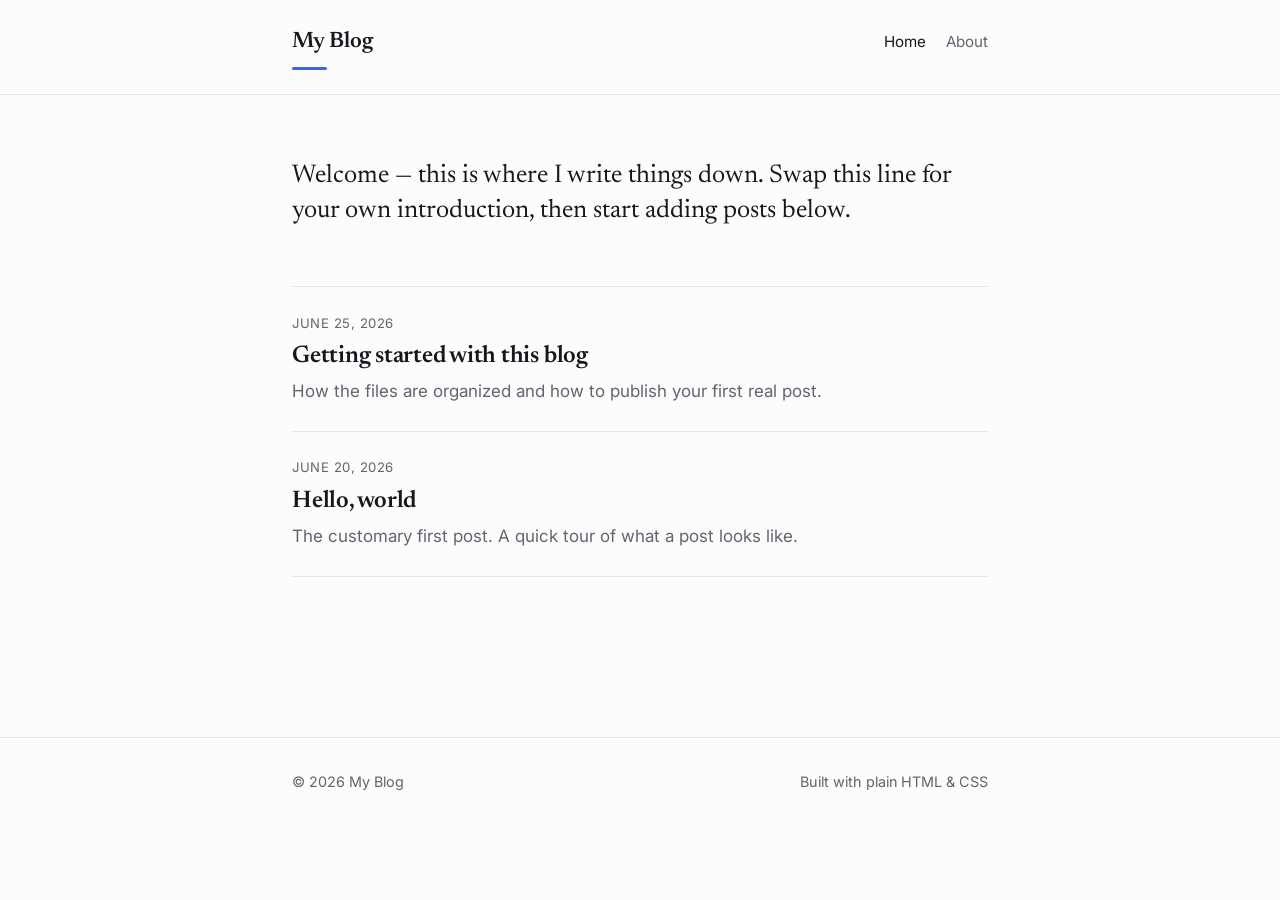
==== root/index.html @ bb59f372 "Add files via upload" ====
<!DOCTYPE html>
<html lang="en">
<head>
  <meta charset="UTF-8" />
  <meta name="viewport" content="width=device-width, initial-scale=1.0" />
  <title>My Blog</title>
  <meta name="description" content="A simple blog built with plain HTML and CSS." />

  <!-- Fonts (load from the web; fall back to system fonts offline) -->
  <link rel="preconnect" href="https://fonts.googleapis.com" />
  <link rel="preconnect" href="https://fonts.gstatic.com" crossorigin />
  <link href="https://fonts.googleapis.com/css2?family=Inter:wght@400;500;600&family=Newsreader:opsz,wght@6..72,400;6..72,500;6..72,600&display=swap" rel="stylesheet" />

  <link rel="stylesheet" href="css/style.css" />
  <link rel="icon" href="assets/favicon.svg" type="image/svg+xml" />
</head>
<body>
  <a class="skip-link" href="#main">Skip to content</a>

  <header class="site-header">
    <div class="wrap">
      <a class="brand" href="index.html">My Blog</a>
      <nav class="nav" aria-label="Primary">
        <a href="index.html" aria-current="page">Home</a>
        <a href="about.html">About</a>
      </nav>
    </div>
  </header>

  <main id="main">
    <div class="wrap">
      <p class="intro">
        Welcome — this is where I write things down. Swap this line for your own
        introduction, then start adding posts below.
      </p>

      <!-- ===================================================================
           POST LIST
           To add a post: copy one <li> block, point the link at your new file
           in /posts, and update the date, title, and summary. Newest first.
           =================================================================== -->
      <ul class="post-list">
        <li>
          <a class="post-link" href="posts/getting-started.html">
            <time datetime="2026-06-25">June 25, 2026</time>
            <h2>Getting started with this blog</h2>
            <p>How the files are organized and how to publish your first real post.</p>
          </a>
        </li>
        <li>
          <a class="post-link" href="posts/hello-world.html">
            <time datetime="2026-06-20">June 20, 2026</time>
            <h2>Hello, world</h2>
            <p>The customary first post. A quick tour of what a post looks like.</p>
          </a>
        </li>
      </ul>
    </div>
  </main>

  <footer class="site-footer">
    <div class="wrap">
      <span>&copy; <span data-year>2026</span> My Blog</span>
      <span>Built with plain HTML &amp; CSS</span>
    </div>
  </footer>

  <script src="js/main.js"></script>
</body>
</html>
---- root/css/style.css ----
/* =========================================================================
   Design tokens — change these to re-theme the whole site.
   ========================================================================= */
:root {
  /* Color */
  --bg:        #fcfcfd;   /* page background       */
  --surface:   #ffffff;   /* cards / raised areas  */
  --ink:       #16181d;   /* primary text          */
  --muted:     #61656e;   /* meta text, captions   */
  --line:      #e6e7eb;   /* hairline borders      */
  --accent:    #4263eb;   /* links, highlights     */
  --accent-2:  #edf0ff;   /* soft accent fill      */

  /* Type */
  --font-display: "Newsreader", Georgia, "Times New Roman", serif;
  --font-ui:      "Inter", system-ui, -apple-system, "Segoe UI", Roboto, sans-serif;

  /* Scale & rhythm */
  --measure: 68ch;        /* ideal reading width   */
  --radius: 10px;
  --pad: clamp(1.25rem, 4vw, 2rem);
}

@media (prefers-color-scheme: dark) {
  :root {
    --bg:       #0f1115;
    --surface:  #161a21;
    --ink:      #e8e9ec;
    --muted:    #9aa0ab;
    --line:     #262b34;
    --accent:   #91a7ff;
    --accent-2: #1b2030;
  }
}

/* =========================================================================
   Base
   ========================================================================= */
*, *::before, *::after { box-sizing: border-box; }

html { -webkit-text-size-adjust: 100%; }

body {
  margin: 0;
  background: var(--bg);
  color: var(--ink);
  font-family: var(--font-ui);
  font-size: 1.0625rem;
  line-height: 1.65;
  -webkit-font-smoothing: antialiased;
  text-rendering: optimizeLegibility;
}

a {
  color: var(--accent);
  text-decoration: none;
}
a:hover { text-decoration: underline; text-underline-offset: 3px; }

:focus-visible {
  outline: 2px solid var(--accent);
  outline-offset: 3px;
  border-radius: 3px;
}

img { max-width: 100%; height: auto; display: block; }

/* Skip link for keyboard users */
.skip-link {
  position: absolute;
  left: -999px;
  top: 0;
  background: var(--accent);
  color: #fff;
  padding: .6rem 1rem;
  border-radius: 0 0 var(--radius) 0;
  z-index: 10;
}
.skip-link:focus { left: 0; }

/* =========================================================================
   Layout
   ========================================================================= */
.wrap {
  width: 100%;
  max-width: 760px;
  margin-inline: auto;
  padding-inline: var(--pad);
}

.site-header {
  border-bottom: 1px solid var(--line);
}
.site-header .wrap {
  display: flex;
  align-items: baseline;
  justify-content: space-between;
  gap: 1rem;
  padding-block: 1.5rem;
  flex-wrap: wrap;
}

.brand {
  font-family: var(--font-display);
  font-size: 1.4rem;
  font-weight: 600;
  letter-spacing: -0.01em;
  color: var(--ink);
}
.brand:hover { text-decoration: none; }
/* the signature element: a short accent rule under the wordmark */
.brand::after {
  content: "";
  display: block;
  width: 2.2rem;
  height: 3px;
  margin-top: .35rem;
  background: var(--accent);
  border-radius: 2px;
}

.nav {
  display: flex;
  gap: 1.25rem;
  font-size: .95rem;
}
.nav a { color: var(--muted); }
.nav a:hover, .nav a[aria-current="page"] { color: var(--ink); }

main { padding-block: clamp(2rem, 6vw, 4rem); }

.intro {
  font-family: var(--font-display);
  font-size: clamp(1.25rem, 3.5vw, 1.6rem);
  line-height: 1.4;
  color: var(--ink);
  max-width: var(--measure);
  margin: 0 0 clamp(2rem, 6vw, 3.5rem);
}

/* =========================================================================
   Post list (home)
   ========================================================================= */
.post-list { list-style: none; margin: 0; padding: 0; }

.post-list li { border-top: 1px solid var(--line); }
.post-list li:last-child { border-bottom: 1px solid var(--line); }

.post-link {
  display: block;
  padding-block: 1.6rem;
  color: inherit;
}
.post-link:hover { text-decoration: none; }

.post-link time {
  display: block;
  font-size: .82rem;
  letter-spacing: .04em;
  text-transform: uppercase;
  color: var(--muted);
  margin-bottom: .4rem;
}
.post-link h2 {
  font-family: var(--font-display);
  font-size: 1.5rem;
  font-weight: 600;
  line-height: 1.25;
  margin: 0 0 .4rem;
  letter-spacing: -0.01em;
}
.post-link:hover h2 { color: var(--accent); }
.post-link p { margin: 0; color: var(--muted); }

/* =========================================================================
   Article (single post)
   ========================================================================= */
.post-header { margin-bottom: 2.5rem; }
.post-header time {
  font-size: .85rem;
  letter-spacing: .04em;
  text-transform: uppercase;
  color: var(--muted);
}
.post-header h1 {
  font-family: var(--font-display);
  font-size: clamp(2rem, 6vw, 2.8rem);
  font-weight: 600;
  line-height: 1.12;
  letter-spacing: -0.02em;
  margin: .5rem 0 0;
}

.prose {
  font-family: var(--font-display);
  font-size: 1.2rem;
  line-height: 1.75;
  max-width: var(--measure);
}
.prose > * + * { margin-top: 1.4em; }
.prose h2 { font-size: 1.5rem; font-weight: 600; line-height: 1.3; margin-top: 2em; letter-spacing: -0.01em; }
.prose h3 { font-size: 1.25rem; font-weight: 600; margin-top: 1.8em; }
.prose a { text-decoration: underline; text-underline-offset: 3px; }
.prose blockquote {
  margin: 1.6em 0;
  padding-left: 1.2rem;
  border-left: 3px solid var(--accent);
  color: var(--muted);
  font-style: italic;
}
.prose code {
  font-family: ui-monospace, SFMono-Regular, "SF Mono", Menlo, monospace;
  font-size: .9em;
  background: var(--accent-2);
  padding: .15em .4em;
  border-radius: 5px;
}
.prose pre {
  background: var(--surface);
  border: 1px solid var(--line);
  border-radius: var(--radius);
  padding: 1rem 1.2rem;
  overflow-x: auto;
  font-size: .95rem;
}
.prose pre code { background: none; padding: 0; }
.prose ul, .prose ol { padding-left: 1.4rem; }
.prose li + li { margin-top: .5em; }
.prose hr { border: none; border-top: 1px solid var(--line); margin: 2.5em 0; }

.back-link {
  display: inline-block;
  margin-top: 3.5rem;
  font-family: var(--font-ui);
  font-size: .95rem;
}

/* =========================================================================
   Footer
   ========================================================================= */
.site-footer {
  border-top: 1px solid var(--line);
  margin-top: clamp(3rem, 8vw, 6rem);
}
.site-footer .wrap {
  display: flex;
  justify-content: space-between;
  flex-wrap: wrap;
  gap: .5rem;
  padding-block: 2rem;
  font-size: .9rem;
  color: var(--muted);
}

/* =========================================================================
   Motion
   ========================================================================= */
@media (prefers-reduced-motion: reduce) {
  * { animation: none !important; transition: none !important; scroll-behavior: auto !important; }
}
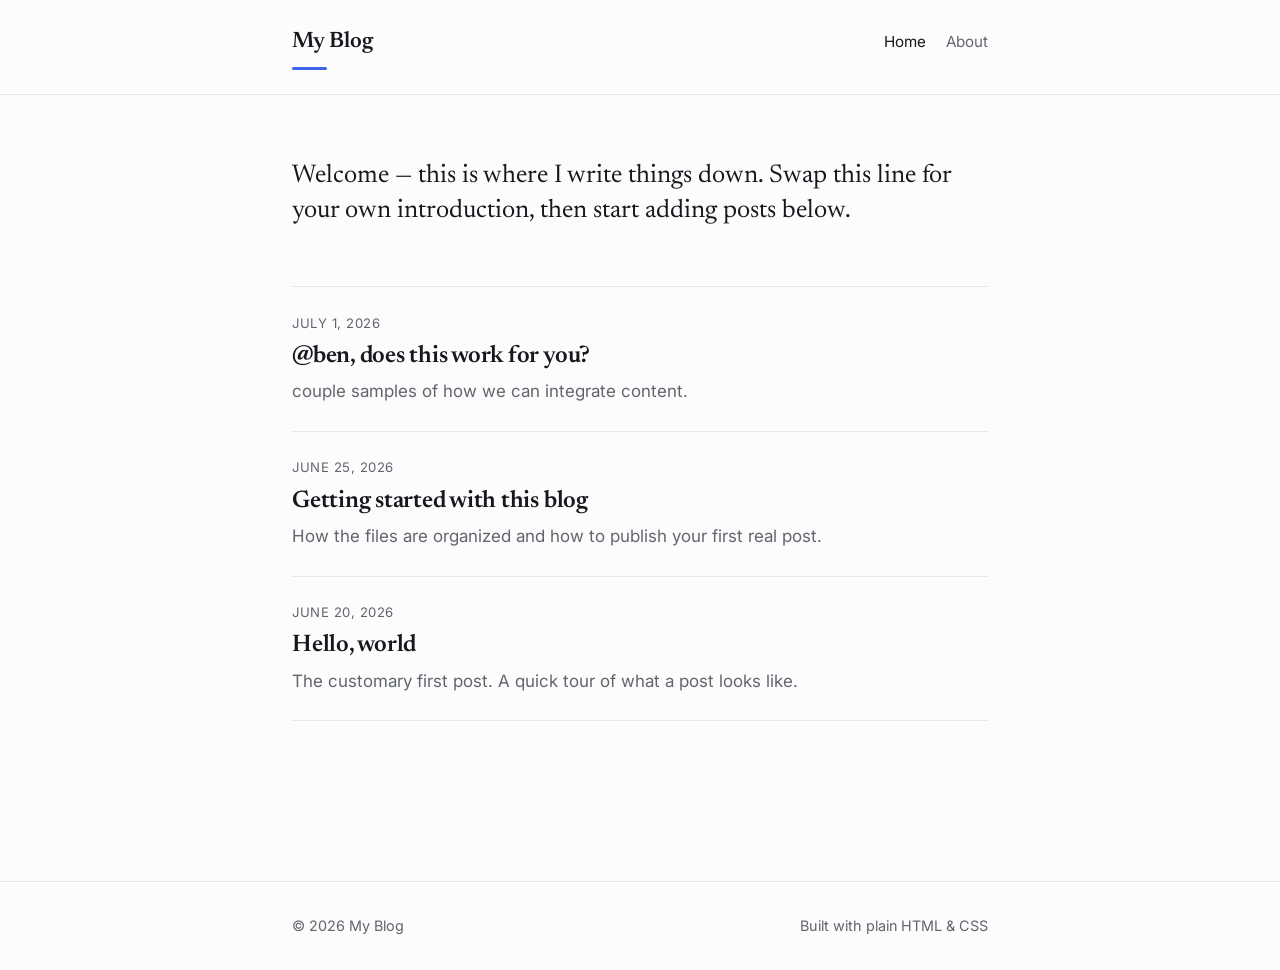
==== commit bdfe4846: "Update index.html" ====
--- a/root/index.html
+++ b/root/index.html
@@ -40,6 +40,13 @@
            in /posts, and update the date, title, and summary. Newest first.
            =================================================================== -->
       <ul class="post-list">
+           <li>
+          <a class="post-link" href="posts/attachments-test.html">
+            <time datetime="2026-07-1">July 1, 2026</time>
+            <h2>@ben, does this work for you?</h2>
+            <p>couple samples of how we can integrate content.</p>
+          </a>
+        </li>
         <li>
           <a class="post-link" href="posts/getting-started.html">
             <time datetime="2026-06-25">June 25, 2026</time>
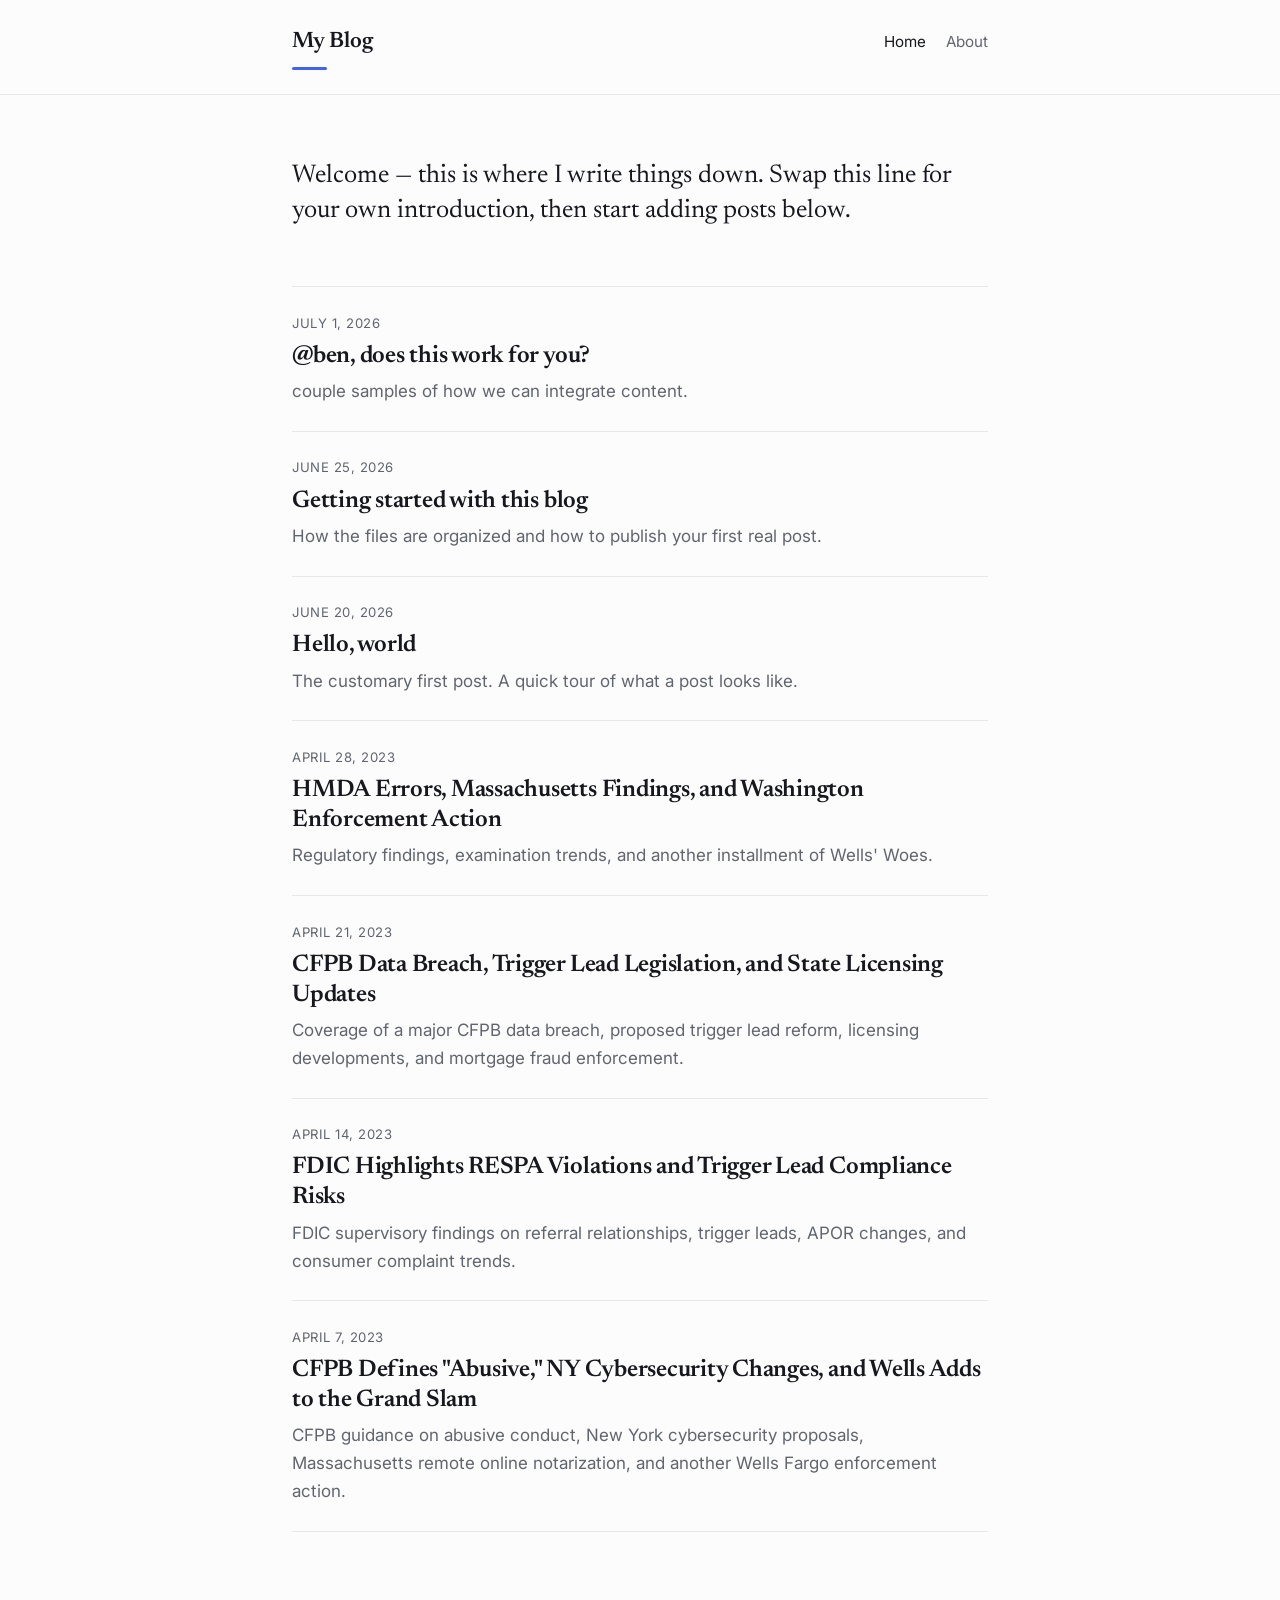
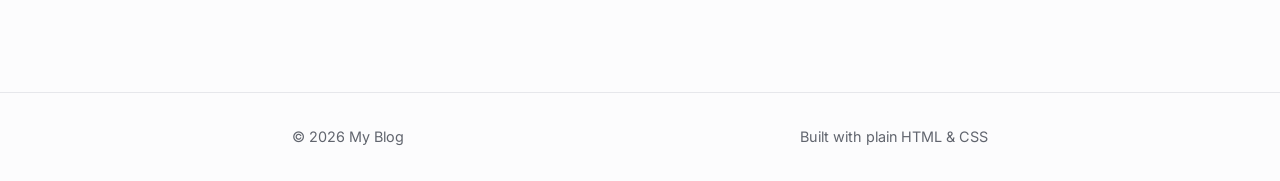
==== commit 0c178b2b: "Update index.html" ====
--- a/root/index.html
+++ b/root/index.html
@@ -61,6 +61,34 @@
             <p>The customary first post. A quick tour of what a post looks like.</p>
           </a>
         </li>
+        <li>
+  <a class="post-link" href="posts/compliance-roundup-2023-04-28.html">
+    <time datetime="2023-04-28">April 28, 2023</time>
+    <h2>HMDA Errors, Massachusetts Findings, and Washington Enforcement Action</h2>
+    <p>Regulatory findings, examination trends, and another installment of Wells' Woes.</p>
+  </a>
+</li>
+        <li>
+  <a class="post-link" href="posts/compliance-roundup-2023-04-21.html">
+    <time datetime="2023-04-21">April 21, 2023</time>
+    <h2>CFPB Data Breach, Trigger Lead Legislation, and State Licensing Updates</h2>
+    <p>Coverage of a major CFPB data breach, proposed trigger lead reform, licensing developments, and mortgage fraud enforcement.</p>
+  </a>
+</li>
+        <li>
+  <a class="post-link" href="posts/compliance-roundup-2023-04-14.html">
+    <time datetime="2023-04-14">April 14, 2023</time>
+    <h2>FDIC Highlights RESPA Violations and Trigger Lead Compliance Risks</h2>
+    <p>FDIC supervisory findings on referral relationships, trigger leads, APOR changes, and consumer complaint trends.</p>
+  </a>
+</li>
+        <li>
+  <a class="post-link" href="posts/compliance-roundup-2023-04-07.html">
+    <time datetime="2023-04-07">April 7, 2023</time>
+    <h2>CFPB Defines "Abusive," NY Cybersecurity Changes, and Wells Adds to the Grand Slam</h2>
+    <p>CFPB guidance on abusive conduct, New York cybersecurity proposals, Massachusetts remote online notarization, and another Wells Fargo enforcement action.</p>
+  </a>
+</li>
       </ul>
     </div>
   </main>
